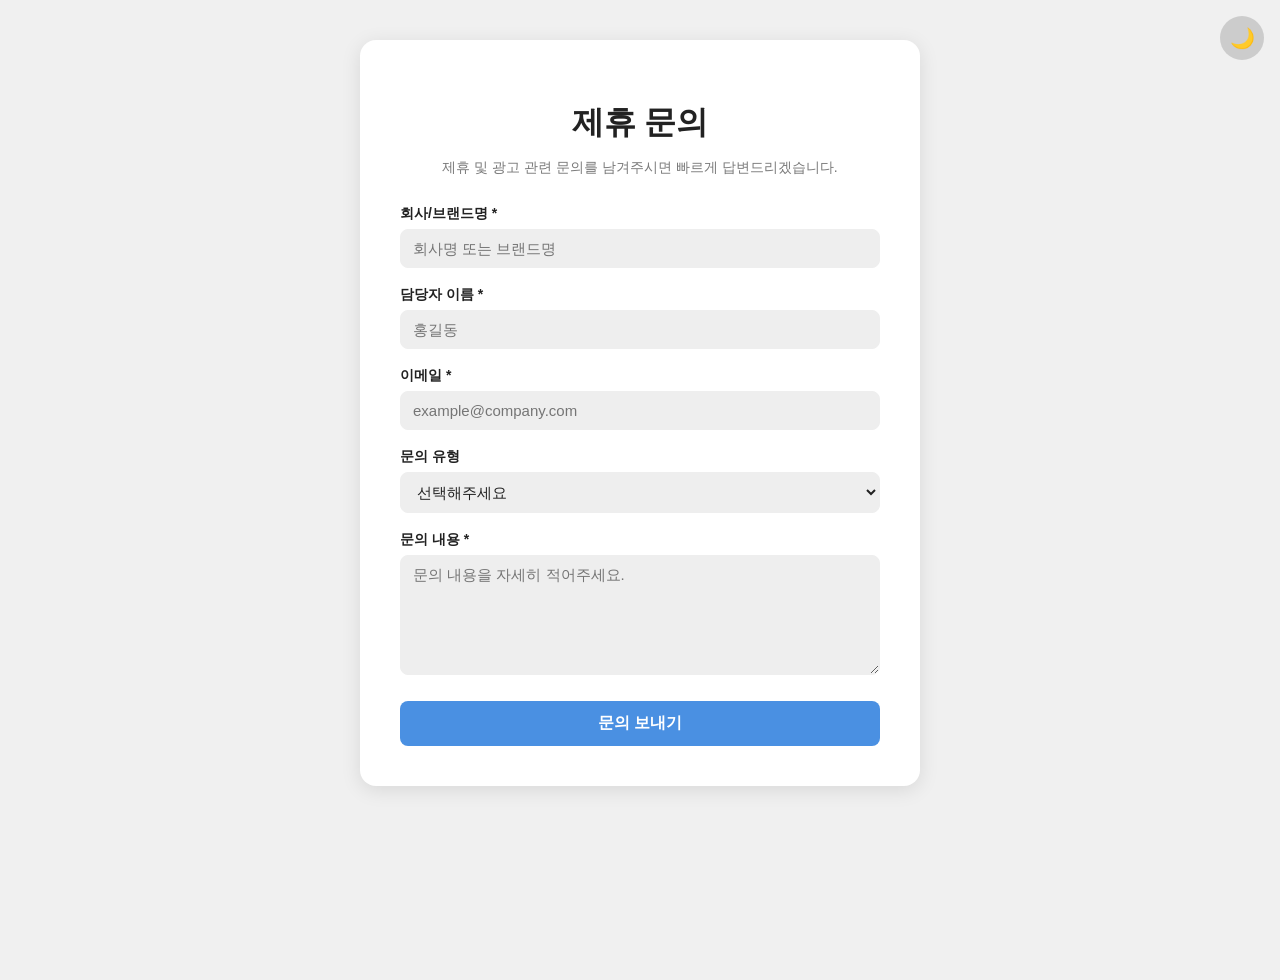
==== contact.html @ a7de6e51 "Add partnership inquiry form with Formspree integration" ====
<!DOCTYPE html>
<html lang="ko">
<head>
    <meta charset="UTF-8">
    <meta name="viewport" content="width=device-width, initial-scale=1.0">
    <title>제휴 문의</title>
    <link rel="stylesheet" href="style.css">
    <style>
        body {
            align-items: flex-start;
            padding: 40px 16px;
        }

        .container {
            width: 100%;
            max-width: 480px;
            margin: 0 auto;
        }

        h1 {
            margin-bottom: 8px;
        }

        .subtitle {
            font-size: 14px;
            color: var(--text-color);
            opacity: 0.6;
            margin-bottom: 28px;
        }

        .form-group {
            text-align: left;
            margin-bottom: 18px;
        }

        label {
            display: block;
            font-size: 14px;
            font-weight: bold;
            margin-bottom: 6px;
        }

        input, textarea, select {
            width: 100%;
            padding: 10px 12px;
            border: 1px solid var(--number-bg);
            border-radius: 8px;
            font-size: 15px;
            background-color: var(--number-bg);
            color: var(--text-color);
            box-sizing: border-box;
            transition: border-color 0.2s, background-color 0.3s, color 0.3s;
            outline: none;
            font-family: sans-serif;
        }

        input:focus, textarea:focus, select:focus {
            border-color: var(--btn-bg);
        }

        textarea {
            height: 120px;
            resize: vertical;
        }

        .submit-btn {
            width: 100%;
            padding: 12px;
            font-size: 16px;
            font-weight: bold;
            cursor: pointer;
            background-color: var(--btn-bg);
            color: var(--btn-color);
            border: none;
            border-radius: 8px;
            transition: background-color 0.3s;
            margin-top: 4px;
        }

        .submit-btn:hover {
            background-color: var(--btn-hover);
        }

        .success-msg {
            display: none;
            margin-top: 20px;
            padding: 14px;
            border-radius: 8px;
            background-color: #d4edda;
            color: #155724;
            font-size: 15px;
        }

        body.dark .success-msg {
            background-color: #1e4d2b;
            color: #a3d9b1;
        }
    </style>
</head>
<body>
    <button id="theme-toggle" aria-label="Toggle dark/light mode">🌙</button>
    <div class="container">
        <h1>제휴 문의</h1>
        <p class="subtitle">제휴 및 광고 관련 문의를 남겨주시면 빠르게 답변드리겠습니다.</p>

        <form id="contact-form" action="https://formspree.io/f/mlgpgnan" method="POST">
            <div class="form-group">
                <label for="company">회사/브랜드명 *</label>
                <input type="text" id="company" name="company" placeholder="회사명 또는 브랜드명" required>
            </div>
            <div class="form-group">
                <label for="name">담당자 이름 *</label>
                <input type="text" id="name" name="name" placeholder="홍길동" required>
            </div>
            <div class="form-group">
                <label for="email">이메일 *</label>
                <input type="email" id="email" name="email" placeholder="example@company.com" required>
            </div>
            <div class="form-group">
                <label for="type">문의 유형</label>
                <select id="type" name="type">
                    <option value="">선택해주세요</option>
                    <option value="광고">광고 제휴</option>
                    <option value="콘텐츠">콘텐츠 협업</option>
                    <option value="기타">기타</option>
                </select>
            </div>
            <div class="form-group">
                <label for="message">문의 내용 *</label>
                <textarea id="message" name="message" placeholder="문의 내용을 자세히 적어주세요." required></textarea>
            </div>
            <button type="submit" class="submit-btn">문의 보내기</button>
        </form>

        <div class="success-msg" id="success-msg">
            문의가 성공적으로 접수되었습니다. 빠른 시일 내에 연락드리겠습니다.
        </div>
    </div>

    <script>
        // Theme toggle (same as main page)
        const toggle = document.getElementById('theme-toggle');
        if (localStorage.getItem('theme') === 'dark') {
            document.body.classList.add('dark');
            toggle.textContent = '☀️';
        }
        toggle.addEventListener('click', () => {
            document.body.classList.toggle('dark');
            const isDark = document.body.classList.contains('dark');
            toggle.textContent = isDark ? '☀️' : '🌙';
            localStorage.setItem('theme', isDark ? 'dark' : 'light');
        });

        // Formspree AJAX submit
        const form = document.getElementById('contact-form');
        form.addEventListener('submit', async (e) => {
            e.preventDefault();
            const btn = form.querySelector('.submit-btn');
            btn.disabled = true;
            btn.textContent = '전송 중...';

            const res = await fetch(form.action, {
                method: 'POST',
                body: new FormData(form),
                headers: { 'Accept': 'application/json' }
            });

            if (res.ok) {
                form.style.display = 'none';
                document.getElementById('success-msg').style.display = 'block';
            } else {
                btn.disabled = false;
                btn.textContent = '문의 보내기';
                alert('전송 중 오류가 발생했습니다. 다시 시도해주세요.');
            }
        });
    </script>
</body>
</html>
---- style.css ----
:root {
    --bg-color: #f0f0f0;
    --container-bg: #ffffff;
    --text-color: #222222;
    --number-bg: #eeeeee;
    --number-color: #222222;
    --btn-bg: #4a90e2;
    --btn-color: #ffffff;
    --btn-hover: #357abd;
    --toggle-bg: #cccccc;
}

body.dark {
    --bg-color: #1a1a2e;
    --container-bg: #16213e;
    --text-color: #e0e0e0;
    --number-bg: #0f3460;
    --number-color: #e0e0e0;
    --btn-bg: #e94560;
    --btn-color: #ffffff;
    --btn-hover: #c73652;
    --toggle-bg: #444;
}

body {
    font-family: sans-serif;
    display: flex;
    justify-content: center;
    align-items: center;
    min-height: 100vh;
    background-color: var(--bg-color);
    color: var(--text-color);
    transition: background-color 0.3s, color 0.3s;
    margin: 0;
}

.container {
    text-align: center;
    background-color: var(--container-bg);
    padding: 40px;
    border-radius: 16px;
    box-shadow: 0 4px 20px rgba(0,0,0,0.1);
    transition: background-color 0.3s;
}

.lotto-numbers {
    display: flex;
    margin-bottom: 20px;
    justify-content: center;
}

.number {
    display: inline-block;
    width: 40px;
    height: 40px;
    border-radius: 50%;
    background-color: var(--number-bg);
    color: var(--number-color);
    margin: 0 5px;
    line-height: 40px;
    text-align: center;
    font-size: 18px;
    font-weight: bold;
    transition: background-color 0.3s, color 0.3s;
}

#generate-btn {
    padding: 10px 20px;
    font-size: 16px;
    cursor: pointer;
    background-color: var(--btn-bg);
    color: var(--btn-color);
    border: none;
    border-radius: 8px;
    transition: background-color 0.3s;
}

#generate-btn:hover {
    background-color: var(--btn-hover);
}

#theme-toggle {
    position: fixed;
    top: 16px;
    right: 16px;
    background: var(--toggle-bg);
    border: none;
    border-radius: 50%;
    width: 44px;
    height: 44px;
    font-size: 20px;
    cursor: pointer;
    transition: background-color 0.3s;
    display: flex;
    align-items: center;
    justify-content: center;
}
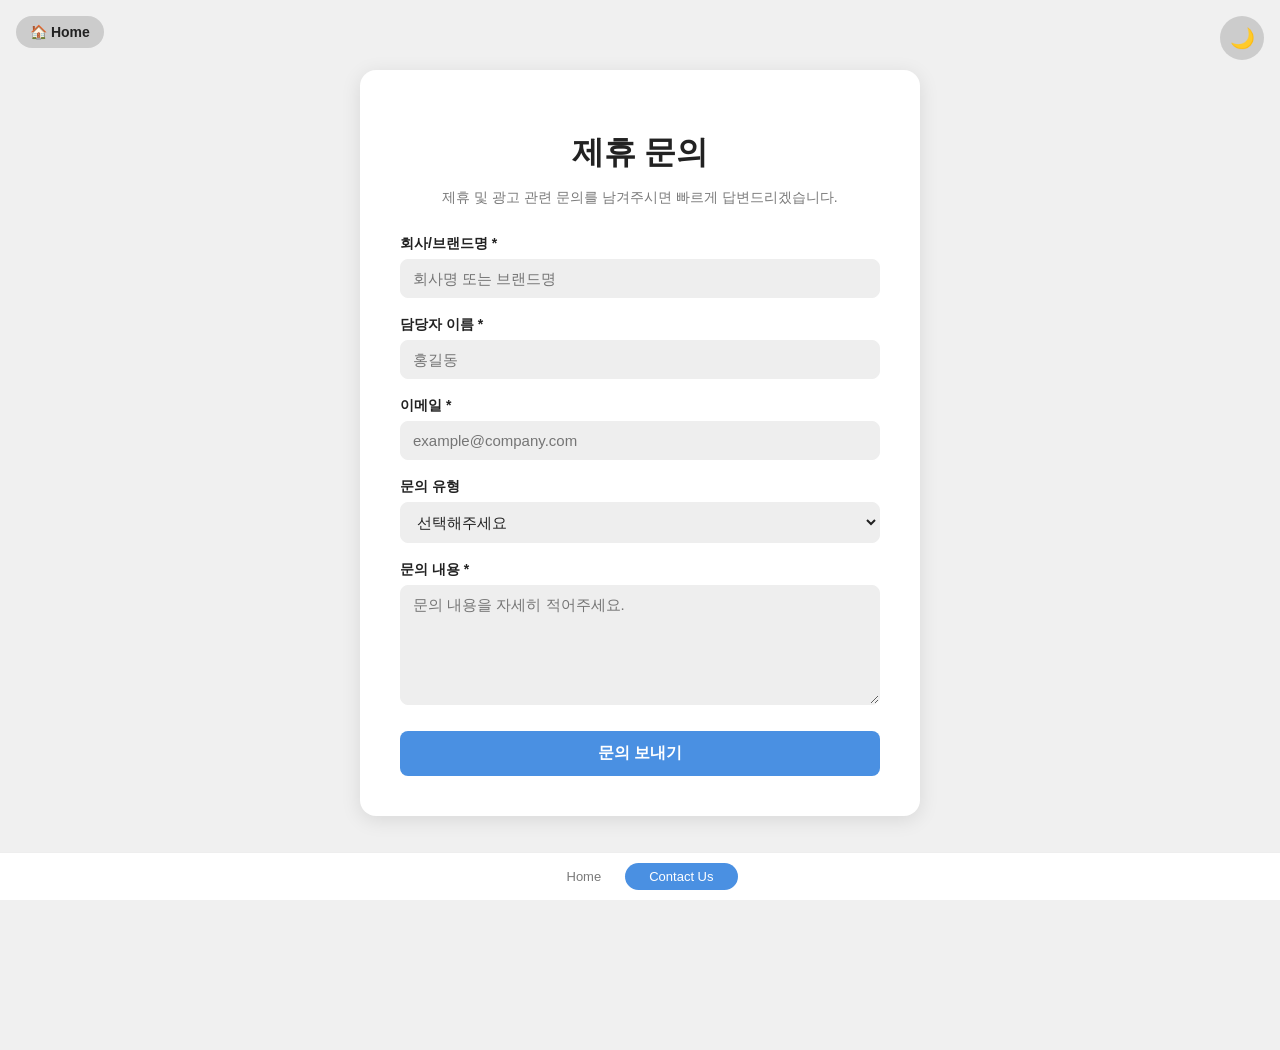
==== commit 0de4f191: "Add bottom nav, home button, and success page with back-to-home button" ====
--- a/contact.html
+++ b/contact.html
@@ -8,7 +8,32 @@
     <style>
         body {
             align-items: flex-start;
-            padding: 40px 16px;
+            padding: 70px 16px 80px;
+        }
+
+        #home-btn {
+            position: fixed;
+            top: 16px;
+            left: 16px;
+            background: var(--toggle-bg);
+            border: none;
+            border-radius: 20px;
+            padding: 8px 14px;
+            font-size: 14px;
+            cursor: pointer;
+            color: var(--text-color);
+            transition: background-color 0.3s, color 0.3s;
+            font-family: sans-serif;
+            font-weight: bold;
+            text-decoration: none;
+            display: flex;
+            align-items: center;
+            gap: 4px;
+        }
+
+        #home-btn:hover {
+            background: var(--btn-bg);
+            color: #fff;
         }
 
         .container {
@@ -83,22 +108,80 @@
 
         .success-msg {
             display: none;
-            margin-top: 20px;
-            padding: 14px;
+            text-align: center;
+            padding: 40px 20px;
+        }
+
+        .success-msg .check-icon {
+            font-size: 52px;
+            margin-bottom: 16px;
+        }
+
+        .success-msg h2 {
+            margin-bottom: 8px;
+            font-size: 20px;
+        }
+
+        .success-msg p {
+            font-size: 14px;
+            opacity: 0.6;
+            margin-bottom: 28px;
+        }
+
+        .home-btn-large {
+            display: inline-block;
+            padding: 12px 32px;
+            font-size: 15px;
+            font-weight: bold;
+            cursor: pointer;
+            background-color: var(--btn-bg);
+            color: var(--btn-color);
+            border: none;
             border-radius: 8px;
-            background-color: #d4edda;
-            color: #155724;
-            font-size: 15px;
-        }
-
-        body.dark .success-msg {
-            background-color: #1e4d2b;
-            color: #a3d9b1;
+            transition: background-color 0.3s;
+            text-decoration: none;
+        }
+
+        .home-btn-large:hover {
+            background-color: var(--btn-hover);
+        }
+
+        .bottom-nav {
+            position: fixed;
+            bottom: 0;
+            left: 0;
+            right: 0;
+            background: var(--container-bg);
+            border-top: 1px solid var(--number-bg);
+            display: flex;
+            justify-content: center;
+            padding: 10px 0;
+            transition: background-color 0.3s;
+        }
+
+        .bottom-nav a {
+            text-decoration: none;
+            color: var(--text-color);
+            font-size: 13px;
+            font-family: sans-serif;
+            padding: 6px 24px;
+            border-radius: 20px;
+            transition: background-color 0.2s, color 0.2s;
+            opacity: 0.6;
+        }
+
+        .bottom-nav a:hover,
+        .bottom-nav a.active {
+            background: var(--btn-bg);
+            color: #fff;
+            opacity: 1;
         }
     </style>
 </head>
 <body>
+    <a href="index.html" id="home-btn">🏠 Home</a>
     <button id="theme-toggle" aria-label="Toggle dark/light mode">🌙</button>
+
     <div class="container">
         <h1>제휴 문의</h1>
         <p class="subtitle">제휴 및 광고 관련 문의를 남겨주시면 빠르게 답변드리겠습니다.</p>
@@ -133,12 +216,19 @@
         </form>
 
         <div class="success-msg" id="success-msg">
-            문의가 성공적으로 접수되었습니다. 빠른 시일 내에 연락드리겠습니다.
+            <div class="check-icon">✅</div>
+            <h2>문의가 접수되었습니다!</h2>
+            <p>빠른 시일 내에 연락드리겠습니다.</p>
+            <a href="index.html" class="home-btn-large">🏠 홈으로 돌아가기</a>
         </div>
     </div>
 
+    <nav class="bottom-nav">
+        <a href="index.html">Home</a>
+        <a href="contact.html" class="active">Contact Us</a>
+    </nav>
+
     <script>
-        // Theme toggle (same as main page)
         const toggle = document.getElementById('theme-toggle');
         if (localStorage.getItem('theme') === 'dark') {
             document.body.classList.add('dark');
@@ -151,7 +241,6 @@
             localStorage.setItem('theme', isDark ? 'dark' : 'light');
         });
 
-        // Formspree AJAX submit
         const form = document.getElementById('contact-form');
         form.addEventListener('submit', async (e) => {
             e.preventDefault();
